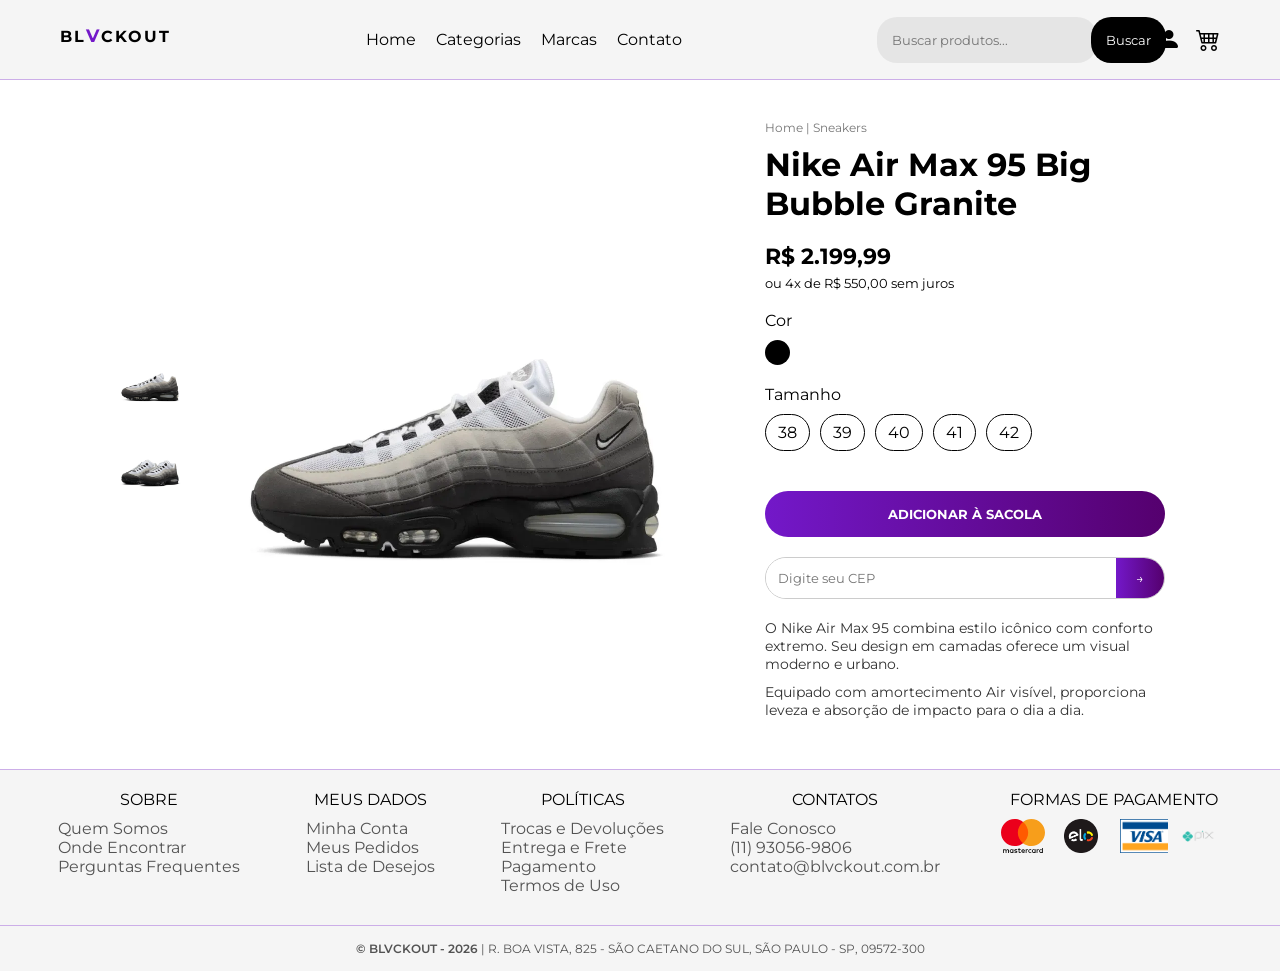
==== nike95.html @ 444aebdd "3 páginas adicionados" ====
<!doctype html>
<html lang="pt-br">
  <head>
    <meta charset="UTF-8" />
    <meta name="viewport" content="width=device-width, initial-scale=1.0" />
    <link rel="stylesheet" href="CSS/nike95.css" />
    <link
      rel="stylesheet"
      href="https://cdn.jsdelivr.net/npm/bootstrap-icons@1.11.3/font/bootstrap-icons.min.css"
    />
    <title>BLVCKOUT</title>
  </head>
  <body>
    <header>
      <div class="menu-top">
        <div class="header-logo">
          <a href="index.html">BL<span>V</span>CKOUT</a>
        </div>

        <nav class="menu">
          <ul class="options">
            <li><a href="index.html">Home</a></li>
            <li><a href="#">Categorias</a></li>
            <li><a href="#carrossel">Marcas</a></li>
            <li><a href="#">Contato</a></li>
          </ul>
        </nav>

        <div class="actions">
          <form action="/buscar" method="get" class="search-box">
            <input type="text" name="q" placeholder="Buscar produtos..." />
            <button type="submit">Buscar</button>
          </form>
          <span class="icon"><a href="login.html"><i class="bi bi-person-fill"></i></a></i></span>
          <span class="icon"><a href="#"><i class="bi bi-cart4"></i></a></span>
        </div>
      </div>
    </header>

    <main class="product-page">
        <div class="product-container">
            <div class="product-gallery">
                <div class="thumbs">
                    <img src="Imagens/prod1.webp">
                    <img src="Imagens/prod6.webp">
                </div>

                <div class="main-image">
                    <img src="Imagens/prod1.webp" id="mainImg">
                </div>
            </div>

            <div class="product-info">
                <p class="indicador">Home | Sneakers</p>

                <h1>Nike Air Max 95 Big Bubble Granite</h1>

                <h2 class="preco">R$ 2.199,99</h2>
                <p class="parcela">ou 4x de R$ 550,00 sem juros</p>

                <div class="section">
                    <p>Cor</p>
                    <div class="color-option"></div>
                </div>

                <div class="section">
                    <div class="size-header">
                        <p>Tamanho</p>
                    </div>

                    <div class="sizes">
                        <span>38</span>
                        <span>39</span>
                        <span>40</span>
                        <span>41</span>
                        <span>42</span>
                    </div>
                </div>

                <button class="btn-buy">ADICIONAR À SACOLA</button>

                <div class="cep-box">
                    <input type="text" placeholder="Digite seu CEP">
                    <button>→</button>
                </div>

                <div class="description">
                    <p>
                    O Nike Air Max 95 combina estilo icônico com conforto extremo.
                    Seu design em camadas oferece um visual moderno e urbano.
                    </p>

                    <p>
                    Equipado com amortecimento Air visível, proporciona leveza e
                    absorção de impacto para o dia a dia.
                    </p>
                </div>
            </div>
        </div>
    </main>

    <footer>
      <div class="footer-container">
        <div class="footer-col">
          <span>SOBRE</span>
          <ul>
            <li><a href="#">Quem Somos</a></li>
            <li><a href="#">Onde Encontrar</a></li>
            <li><a href="#">Perguntas Frequentes</a></li>
          </ul>
        </div>

        <div class="footer-col">
          <span>MEUS DADOS</span>
          <ul>
            <li><a href="#">Minha Conta</a></li>
            <li><a href="#">Meus Pedidos</a></li>
            <li><a href="#">Lista de Desejos</a></li>
          </ul>
        </div>

        <div class="footer-col">
          <span>POLÍTICAS</span>
          <ul>
            <li><a href="#">Trocas e Devoluções</a></li>
            <li><a href="#">Entrega e Frete</a></li>
            <li><a href="#">Pagamento</a></li>
            <li><a href="#">Termos de Uso</a></li>
          </ul>
        </div>

        <div class="footer-col">
          <span>CONTATOS</span>
          <ul>
            <li><a href="#">Fale Conosco</a></li>
            <li><a href="#">(11) 93056-9806</a></li>
            <li><a href="#">contato@blvckout.com.br</a></li>
          </ul>
        </div>

        <div class="footer-col footer-payment">
          <span>FORMAS DE PAGAMENTO</span>

          <div class="payment-container">
            <div class="payment-card master">
              <img src="" alt="" />
            </div>
            <div class="payment-card elo"><img src="" alt="" /></div>
            <div class="payment-card visa"><img src="" alt="" /></div>
            <div class="payment-card pix"><img src="" alt="" /></div>
          </div>
        </div>
      </div>
      <div class="footer-row">
        <p>
          <span>© BLVCKOUT - 2026</span> | R. BOA VISTA, 825 - SÃO CAETANO DO
          SUL, SÃO PAULO - SP, 09572-300
        </p>
      </div>
    </footer>
  </body>
</html>
---- CSS/nike95.css ----
@import url("https://fonts.googleapis.com/css2?family=Montserrat:ital,wght@0,100..900;1,100..900&display=swap");
@import url("https://fonts.googleapis.com/css2?family=Poppins:wght@300;400;600;700&display=swap");

* {
  margin: 0;
  padding: 0;
  box-sizing: border-box;
  font-family: "Montserrat", "Poppins";
  scroll-behavior: smooth;
}

.menu-top {
  display: flex;
  justify-content: space-between;
  align-items: center;
  background-color: #0000000a;
  border-bottom: 1px solid #7318c952;
  padding: 0 60px;
}

.header-logo {
  height: 32px;
  font-weight: 700;
  letter-spacing: 2px;
  font-family: "Poppins";
  cursor: pointer;
}

.header-logo a {
    text-decoration: none;
    color: #000;
}

.header-logo span {
  color: #7318c9;
  font-size: 18px;
}

.header-logo:hover {
  transform: scale(1.05);
  transition: 0.2s;
}

.options {
  display: flex;
  list-style: none;
  gap: 20px;
  padding: 30px;
}

.options a {
  text-decoration: none;
  color: #000;
}

.options li:hover {
  transition: 0.2s ease-in-out;
  transform: scale(1.05);
}

.actions {
  display: flex;
  gap: 15px;
  align-items: center;
}

.icon {
  font-size: 24px;
  cursor: pointer;
}

.icon a {
  color: #000;
}

.icon a:hover {
  transition: 0.3s;
  color: #7c3aed;
}

.search-box {
  display: flex;
  background-color: #00000011;
  border-radius: 20px;
  width: 220px;
  margin-right: 45px;
}

.search-box input {
  padding: 10px 15px;
  border-radius: 30px;
  border: none;
  background: transparent;
  width: 220px;
  outline: none;
}

.search-box button {
  background-color: #000000;
  color: white;
  border: none;
  padding: 15px 15px;
  border-radius: 20px;
  cursor: pointer;
}

.search-box button:hover {
  transition: 0.2s ease-in-out;
  background: linear-gradient(to right, rgb(115, 24, 201), #55006e);
}

.search-box:hover {
  transition: 0.2s ease-in-out;
  transform: scale(1.05);
}

.product-page {
  padding: 40px 60px;
  display: flex;
  justify-content: center;
}

/* LAYOUT */
.product-container {
  display: flex;
  gap: 60px;
  align-items: center;
  justify-content: center;
}
/* GALERIA */
.product-gallery {
  display: flex;
  gap: 20px;
  align-items: center;
  max-width: 600px;
}
.thumbs {
  display: flex;
  flex-direction: column;
  gap: 15px;
}

.thumbs img {
  width: 70px;
  height: 70px;
  object-fit: cover;
}

.main-image img {
  width: 100%;
  max-width: 500px;
  height: auto;
  object-fit: contain;
}

/* INFO */
.product-info {
  max-width: 400px;
}

.indicador {
  font-size: 12px;
  color: #777;
  margin-bottom: 10px;
}

.product-info h1 {
  margin-bottom: 20px;
}

.preco {
  font-size: 22px;
  margin-bottom: 5px;
}

.parcela {
  font-size: 13px;
  margin-bottom: 20px;
}

/* SEÇÕES */
.section {
  margin-bottom: 20px;
}

.color-option {
  width: 25px;
  height: 25px;
  background: black;
  border-radius: 50%;
  margin-top: 10px;
}

/* TAMANHOS */
.size-header {
  display: flex;
  justify-content: space-between;
  margin-bottom: 10px;
}

.sizes {
  display: flex;
  gap: 10px;
}

.sizes span {
  border: 1px solid #000;
  padding: 8px 12px;
  border-radius: 50px;
  cursor: pointer;
}

.sizes span:hover {
  background: black;
  color: white;
  transition: 0.2s ease-in-out;
}

/* BOTÃO */
.btn-buy {
  width: 100%;
  padding: 15px;
  background: linear-gradient(to right, #7318c9, #55006e);
  color: white;
  border: none;
  border-radius: 30px;
  font-weight: bold;
  margin: 20px 0;
  cursor: pointer;
}

.btn-buy:hover {
  transition: 0.2s linear;
  transform: scale(1.05);
  box-shadow: 0 0 15px #4e006194;
}

.cep-box {
  display: flex;
  border: 1px solid #ccc;
  border-radius: 30px;
  overflow: hidden;
  margin-bottom: 20px;
}

.cep-box input {
  flex: 1;
  padding: 12px;
  border: none;
  outline: none;
}

.cep-box button {
  padding: 12px 20px;
  background: linear-gradient(to right, #7318c9, #55006e);
  color: white;
  border: none;
  cursor: pointer;
}

.description p {
  font-size: 14px;
  margin-bottom: 10px;
  color: #333;
}

.footer-container {
  display: flex;
  justify-content: space-around;
  align-items: baseline;
  border-top: 1px solid #7318c952;
  border-bottom: 1px solid #7318c952;
  padding: 20px 25px;
  background-color: #0000000a;
}

.footer-col {
  min-height: 100px;
  text-align: center;
}

.footer-col ul {
  list-style: none;
  padding: 10px;
  text-align: left;
}

.footer-col ul a {
  text-decoration: none;
  color: #000000a9;
}

.footer-col ul a:hover {
  color: #000;
  text-decoration: underline;
  transition: 0.2s;
}

.payment-container {
  display: flex;
  justify-content: center;
}

.payment-card {
  width: 48px;
  height: 34px;
  background-size: auto 100%;
  margin-right: 3px;
  margin-top: 10px;
  margin-left: 5px;
  cursor: pointer;
}

.master {
  background-image: url(../Imagens/mastercard.svg);
  background-size: auto 100%;
  background-repeat: no-repeat;
  margin-right: 10px;
}

.elo {
  background-image: url(../Imagens/elo.png);
  background-size: auto 100%;
  background-repeat: no-repeat;
}

.visa {
  background-image: url(../Imagens/visa.svg.png);
  background-size: auto 100%;
  background-repeat: no-repeat;
}

.pix {
  background-image: url(../Imagens/pix.png);
  background-size: auto 100%;
  background-repeat: no-repeat;
  margin-left: 10px;
}

.footer-row {
  padding: 15px;
  text-align: center;
  background-color: #0000000a;
}

.footer-row p {
  color: #000000a9;
  font-size: 12px;
}

.footer-row span {
  font-weight: 600;
}

/* RESPONSIVO */
@media (max-width: 900px) {
  .product-container {
    flex-direction: column;
  }

  .main-image img {
    width: 100%;
  }
}
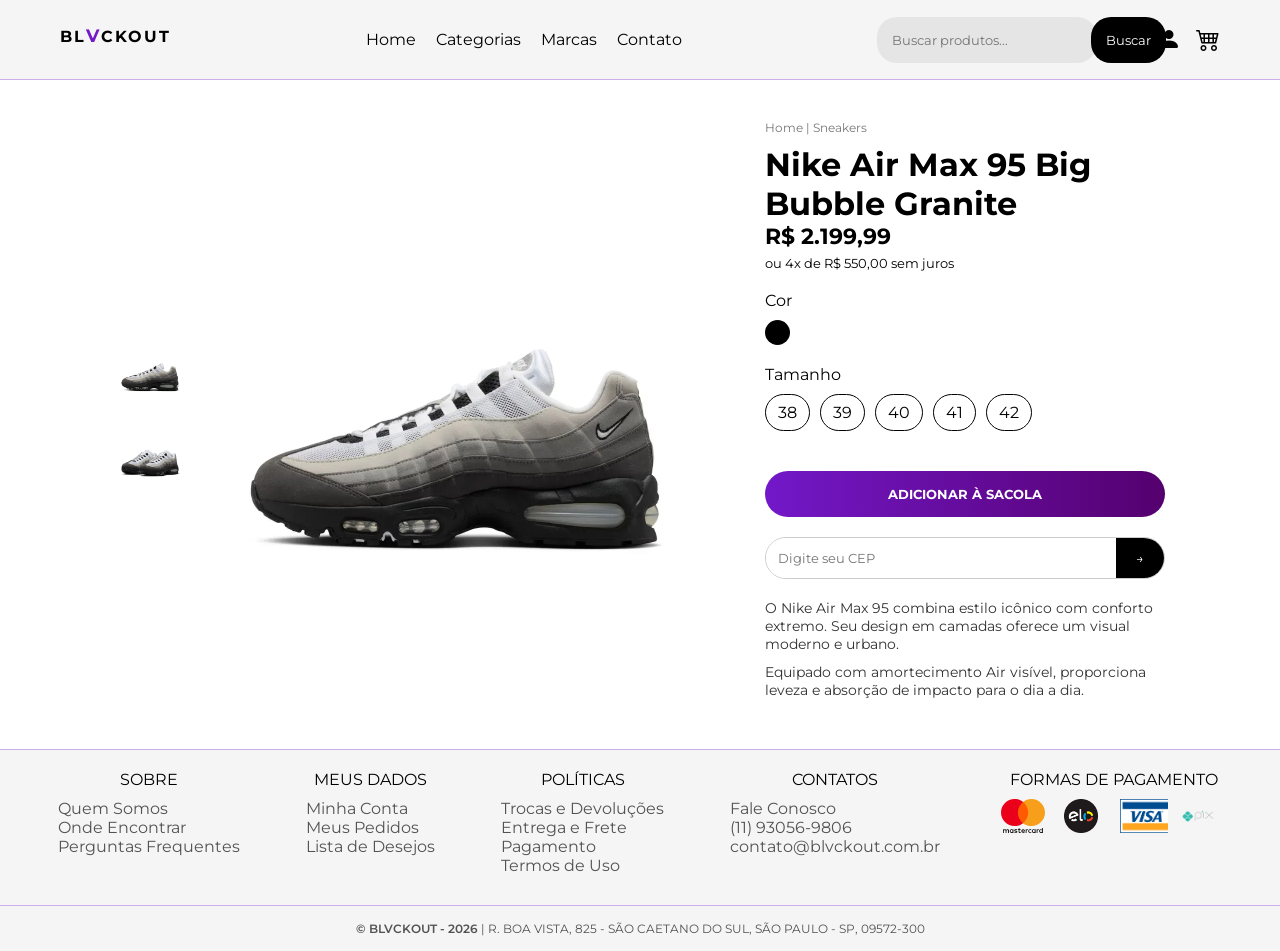
==== commit be86330d: "Correções minimas" ====
--- a/nike95.html
+++ b/nike95.html
@@ -37,20 +37,20 @@
       </div>
     </header>
 
-    <main class="product-page">
-        <div class="product-container">
-            <div class="product-gallery">
-                <div class="thumbs">
+    <main class="prod-main">
+        <div class="prod-container">
+            <div class="prod-gallery">
+                <div class="mini-img">
                     <img src="Imagens/prod1.webp">
                     <img src="Imagens/prod6.webp">
                 </div>
 
-                <div class="main-image">
+                <div class="main-img">
                     <img src="Imagens/prod1.webp" id="mainImg">
                 </div>
             </div>
 
-            <div class="product-info">
+            <div class="prod-info">
                 <p class="indicador">Home | Sneakers</p>
 
                 <h1>Nike Air Max 95 Big Bubble Granite</h1>
@@ -64,7 +64,7 @@
                 </div>
 
                 <div class="section">
-                    <div class="size-header">
+                    <div class="size-top">
                         <p>Tamanho</p>
                     </div>
 
@@ -84,7 +84,7 @@
                     <button>→</button>
                 </div>
 
-                <div class="description">
+                <div class="desc">
                     <p>
                     O Nike Air Max 95 combina estilo icônico com conforto extremo.
                     Seu design em camadas oferece um visual moderno e urbano.
--- a/CSS/nike95.css
+++ b/CSS/nike95.css
@@ -27,8 +27,8 @@
 }
 
 .header-logo a {
-    text-decoration: none;
-    color: #000;
+  text-decoration: none;
+  color: #000;
 }
 
 .header-logo span {
@@ -114,47 +114,46 @@
   transform: scale(1.05);
 }
 
-.product-page {
+.prod-main {
   padding: 40px 60px;
   display: flex;
   justify-content: center;
 }
 
 /* LAYOUT */
-.product-container {
+.prod-container {
   display: flex;
   gap: 60px;
   align-items: center;
   justify-content: center;
 }
 /* GALERIA */
-.product-gallery {
+.prod-gallery {
   display: flex;
   gap: 20px;
   align-items: center;
   max-width: 600px;
 }
-.thumbs {
+.mini-img {
   display: flex;
   flex-direction: column;
   gap: 15px;
 }
 
-.thumbs img {
+.mini-img img {
   width: 70px;
   height: 70px;
   object-fit: cover;
 }
 
-.main-image img {
+.main-img img {
   width: 100%;
   max-width: 500px;
   height: auto;
   object-fit: contain;
 }
 
-/* INFO */
-.product-info {
+.prod-info {
   max-width: 400px;
 }
 
@@ -178,7 +177,6 @@
   margin-bottom: 20px;
 }
 
-/* SEÇÕES */
 .section {
   margin-bottom: 20px;
 }
@@ -191,8 +189,7 @@
   margin-top: 10px;
 }
 
-/* TAMANHOS */
-.size-header {
+.size-top {
   display: flex;
   justify-content: space-between;
   margin-bottom: 10px;
@@ -216,7 +213,6 @@
   transition: 0.2s ease-in-out;
 }
 
-/* BOTÃO */
 .btn-buy {
   width: 100%;
   padding: 15px;
@@ -252,13 +248,18 @@
 
 .cep-box button {
   padding: 12px 20px;
+  background: #000;
+  color: white;
+  border: none;
+  cursor: pointer;
+}
+
+.cep-box button:hover {
+  transition: 0.2s;
   background: linear-gradient(to right, #7318c9, #55006e);
-  color: white;
-  border: none;
-  cursor: pointer;
-}
-
-.description p {
+}
+
+.desc p {
   font-size: 14px;
   margin-bottom: 10px;
   color: #333;
@@ -361,4 +362,4 @@
   .main-image img {
     width: 100%;
   }
-}+}
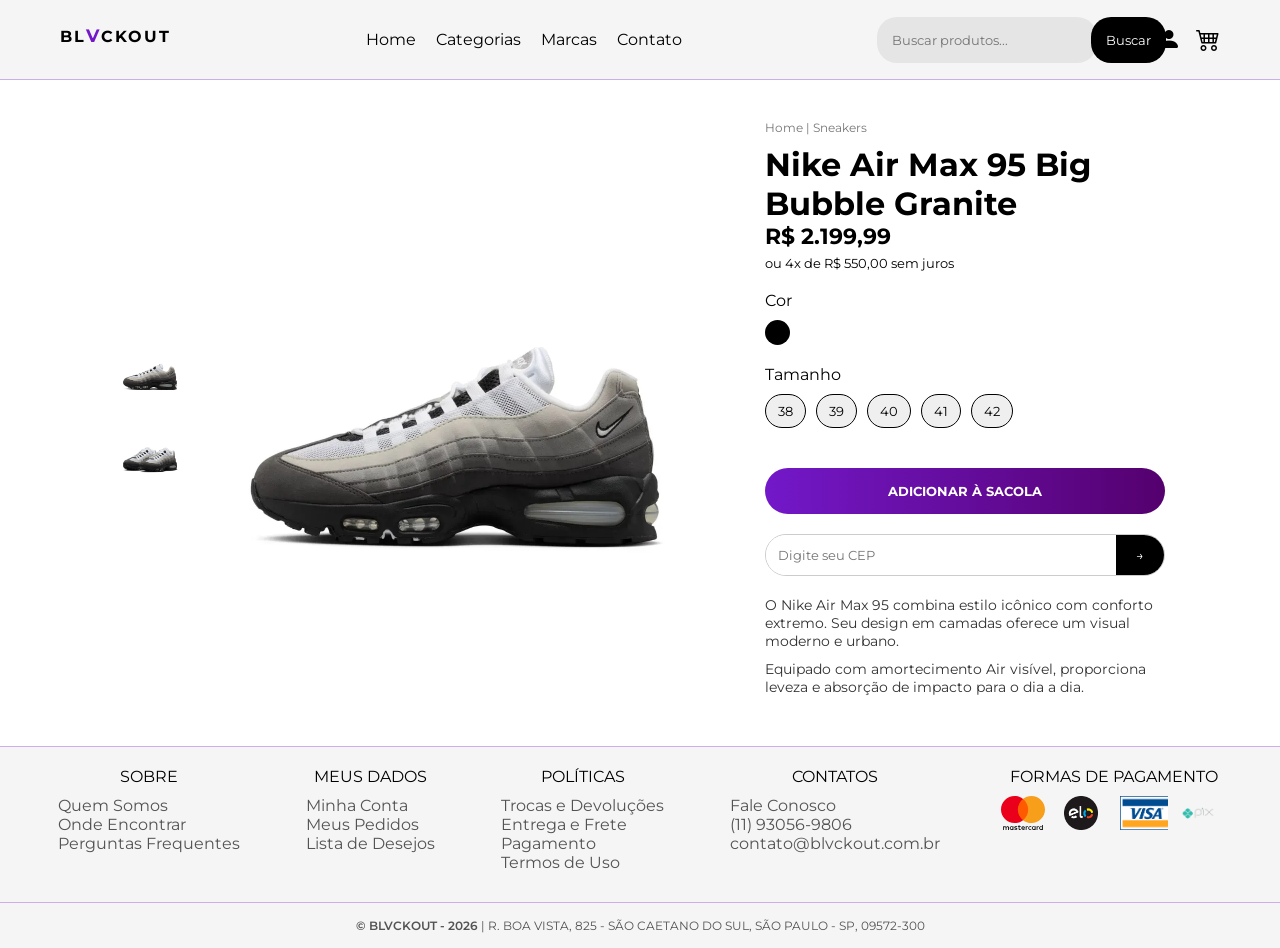
==== commit ae8abb84: "Pequenas correções" ====
--- a/nike95.html
+++ b/nike95.html
@@ -41,8 +41,8 @@
         <div class="prod-container">
             <div class="prod-gallery">
                 <div class="mini-img">
-                    <img src="Imagens/prod1.webp">
-                    <img src="Imagens/prod6.webp">
+                    <img src="Imagens/prod1.webp" onclick="trocarImagem(this)">
+                    <img src="Imagens/prod6.webp" onclick="trocarImagem(this)">
                 </div>
 
                 <div class="main-img">
@@ -51,7 +51,7 @@
             </div>
 
             <div class="prod-info">
-                <p class="indicador">Home | Sneakers</p>
+                <p class="indicador"><a href="index.html">Home</a> | <a href="sneakers.html">Sneakers</a></p>
 
                 <h1>Nike Air Max 95 Big Bubble Granite</h1>
 
@@ -64,16 +64,16 @@
                 </div>
 
                 <div class="section">
-                    <div class="size-top">
+                    <div class="size-title">
                         <p>Tamanho</p>
                     </div>
 
                     <div class="sizes">
-                        <span>38</span>
-                        <span>39</span>
-                        <span>40</span>
-                        <span>41</span>
-                        <span>42</span>
+                        <button>38</button>
+                        <button>39</button>
+                        <button>40</button>
+                        <button>41</button>
+                        <button>42</button>
                     </div>
                 </div>
 
@@ -158,5 +158,17 @@
         </p>
       </div>
     </footer>
+
+    <script>
+        function trocarImagem(el) {
+            document.getElementById("main-img").src = el.src;
+
+            document.querySelectorAll(".mini-img img").forEach(img => {
+                img.classList.remove("active");
+            });
+
+            el.classList.add("active");
+        }
+    </script>
   </body>
 </html>
--- a/CSS/nike95.css
+++ b/CSS/nike95.css
@@ -120,30 +120,37 @@
   justify-content: center;
 }
 
-/* LAYOUT */
 .prod-container {
   display: flex;
   gap: 60px;
   align-items: center;
   justify-content: center;
 }
-/* GALERIA */
+
 .prod-gallery {
   display: flex;
   gap: 20px;
   align-items: center;
   max-width: 600px;
 }
+
 .mini-img {
-  display: flex;
-  flex-direction: column;
-  gap: 15px;
+    display: flex;
+    flex-direction: column;
+    gap: 12px;
 }
 
 .mini-img img {
-  width: 70px;
-  height: 70px;
-  object-fit: cover;
+    width: 70px;
+    border-radius: 8px;
+    cursor: pointer;
+    border: 2px solid transparent;
+    transition: 0.3s;
+}
+
+.mini-img img:hover,
+.mini-img img.active {
+    border: 2px solid red;
 }
 
 .main-img img {
@@ -161,6 +168,11 @@
   font-size: 12px;
   color: #777;
   margin-bottom: 10px;
+}
+
+.indicador a {
+  text-decoration: none;
+  color: #777;
 }
 
 .product-info h1 {
@@ -189,7 +201,7 @@
   margin-top: 10px;
 }
 
-.size-top {
+.size-title {
   display: flex;
   justify-content: space-between;
   margin-bottom: 10px;
@@ -200,17 +212,23 @@
   gap: 10px;
 }
 
-.sizes span {
+.sizes button {
   border: 1px solid #000;
   padding: 8px 12px;
   border-radius: 50px;
   cursor: pointer;
 }
 
-.sizes span:hover {
+.sizes button:hover {
   background: black;
   color: white;
   transition: 0.2s ease-in-out;
+}
+
+.sizes button:focus {
+  background: black;
+  color: white;
+  transition: 0.2s ease-in-out;  
 }
 
 .btn-buy {
@@ -351,15 +369,4 @@
 
 .footer-row span {
   font-weight: 600;
-}
-
-/* RESPONSIVO */
-@media (max-width: 900px) {
-  .product-container {
-    flex-direction: column;
-  }
-
-  .main-image img {
-    width: 100%;
-  }
-}
+}
